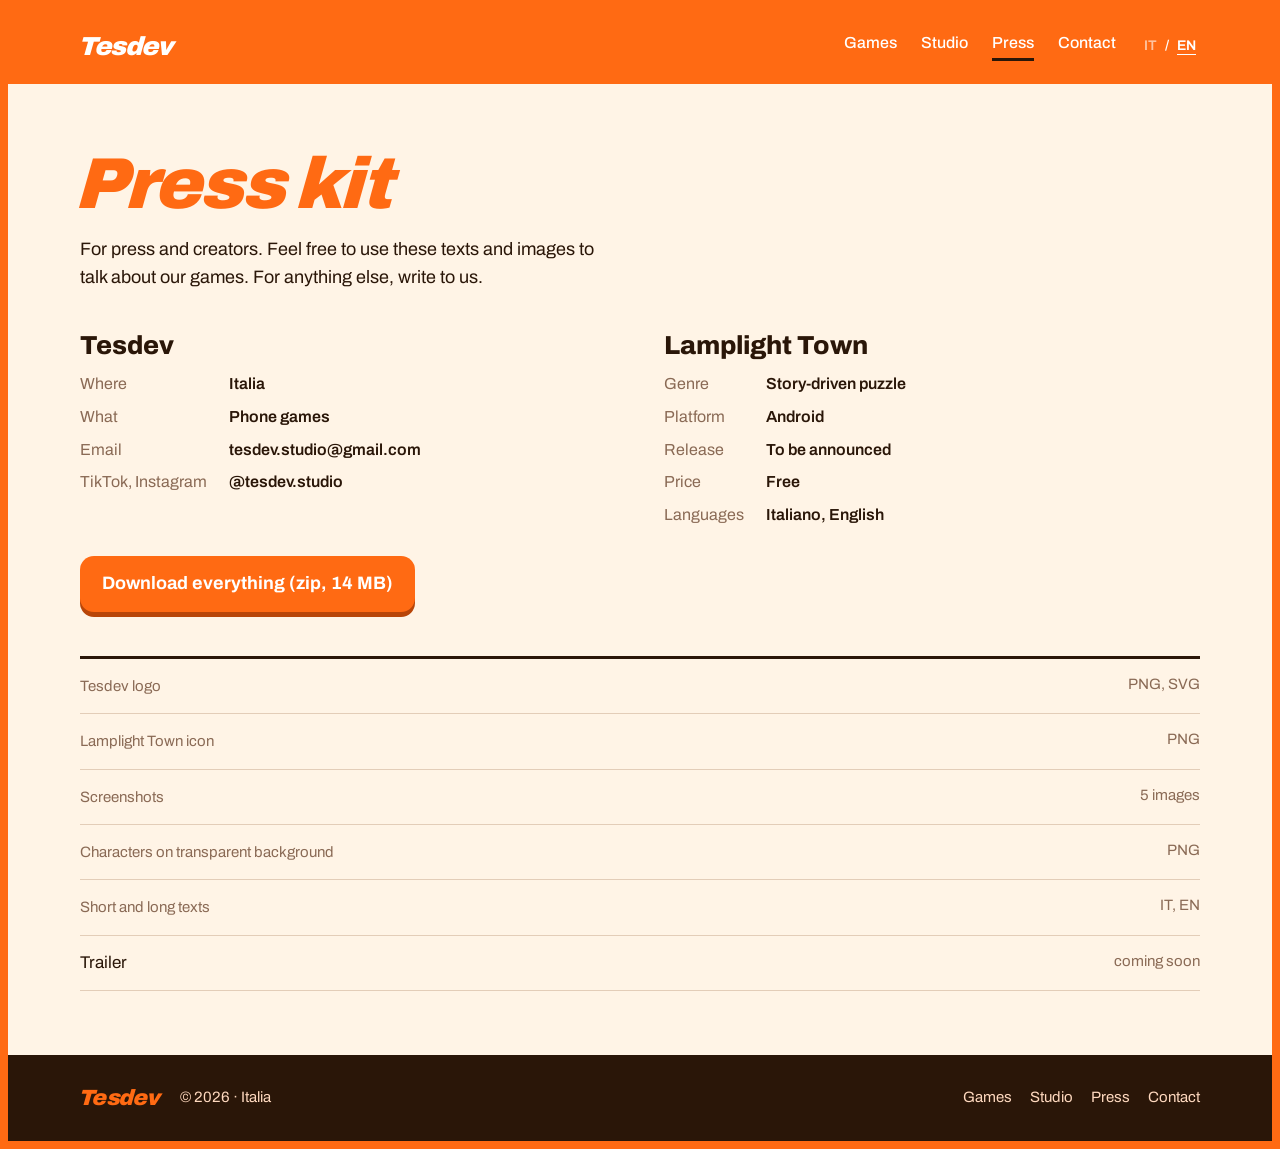
==== stampa.html @ 7ca36643 "Prima versione del sito Tesdev Co-Authored-By: Claude Opus 5.5 <noreply@anthropic.com> Claude-Sessio" ====
<!doctype html>
<html lang="it">
<head>
<meta charset="utf-8">
<title>Materiale stampa · Tesdev</title>
<meta name="description" content="Logo, immagini e testi di Tesdev e Lamplight Town per giornalisti e creator.">
<meta name="viewport" content="width=device-width, initial-scale=1, viewport-fit=cover">
<link rel="icon" href="img/tesdev_simbolo.svg">
<meta property="og:title" content="Materiale stampa · Tesdev"><meta property="og:description" content="Logo, immagini e testi di Tesdev e Lamplight Town per giornalisti e creator."><meta property="og:image" content="img/og.jpg">
<link rel="stylesheet" href="https://fonts.googleapis.com/css2?family=Archivo:ital,wght@0,400;0,500;0,600;0,700;0,800;0,900;1,900&family=Patrick+Hand&display=swap">
<link rel="stylesheet" href="style.css">
</head>
<body data-page="stampa">
<header><div class="w">
 <a class="logo mk" href="index.html">Tesdev</a>
 <nav>
  <a href="index.html#giochi" data-nav="giochi lamplight-town"><span data-l="it">Giochi</span><span data-l="en">Games</span></a>
  <a href="studio.html" data-nav="studio">Studio</a>
  <a href="stampa.html" data-nav="stampa"><span data-l="it">Stampa</span><span data-l="en">Press</span></a>
  <a href="contatti.html" data-nav="contatti"><span data-l="it">Contatti</span><span data-l="en">Contact</span></a>
 </nav>
 <div class="lang" role="group" aria-label="Lingua"><button id="b-it" aria-pressed="true">IT</button>/<button id="b-en" aria-pressed="false">EN</button></div>
</div></header>
<main>
 <div class="paper"><div class="w">
  <h1><span data-l="it">Materiale stampa</span><span data-l="en">Press kit</span></h1>
  <p class="intro"><span data-l="it">Per giornalisti e creator. Usate pure testi e immagini per parlare dei nostri giochi. Per altro, scriveteci.</span><span data-l="en">For press and creators. Feel free to use these texts and images to talk about our games. For anything else, write to us.</span></p>
  <div class="sheet">
   <div><h2>Tesdev</h2><dl>
    <dt><span data-l="it">Dove</span><span data-l="en">Where</span></dt><dd>Italia</dd>
    <dt><span data-l="it">Cosa</span><span data-l="en">What</span></dt><dd><span data-l="it">Giochi per telefono</span><span data-l="en">Phone games</span></dd>
    <dt>Email</dt><dd>tesdev.studio@gmail.com</dd>
    <dt>TikTok, Instagram</dt><dd>@tesdev.studio</dd>
   </dl></div>
   <div><h2>Lamplight Town</h2><dl>
    <dt><span data-l="it">Genere</span><span data-l="en">Genre</span></dt><dd><span data-l="it">Rompicapo con storia</span><span data-l="en">Story-driven puzzle</span></dd>
    <dt><span data-l="it">Piattaforma</span><span data-l="en">Platform</span></dt><dd>Android</dd>
    <dt><span data-l="it">Uscita</span><span data-l="en">Release</span></dt><dd><span data-l="it">Da annunciare</span><span data-l="en">To be announced</span></dd>
    <dt><span data-l="it">Prezzo</span><span data-l="en">Price</span></dt><dd><span data-l="it">Gratis</span><span data-l="en">Free</span></dd>
    <dt><span data-l="it">Lingue</span><span data-l="en">Languages</span></dt><dd>Italiano, English</dd>
   </dl></div>
  </div>
  <a class="go dl" href="Tesdev_materiale_stampa.zip"><span data-l="it">Scarica tutto (zip, 14 MB)</span><span data-l="en">Download everything (zip, 14 MB)</span></a>
  <div class="files">
   <div><span><span data-l="it">Logo Tesdev</span><span data-l="en">Tesdev logo</span></span><span>PNG, SVG</span></div>
   <div><span><span data-l="it">Icona di Lamplight Town</span><span data-l="en">Lamplight Town icon</span></span><span>PNG</span></div>
   <div><span><span data-l="it">Immagini del gioco</span><span data-l="en">Screenshots</span></span><span><span data-l="it">5 immagini</span><span data-l="en">5 images</span></span></div>
   <div><span><span data-l="it">Personaggi su sfondo trasparente</span><span data-l="en">Characters on transparent background</span></span><span>PNG</span></div>
   <div><span><span data-l="it">Testi brevi e lunghi</span><span data-l="en">Short and long texts</span></span><span>IT, EN</span></div>
   <div><span>Trailer</span><span><span data-l="it">in preparazione</span><span data-l="en">coming soon</span></span></div>
  </div>
 </div></div></main>
<footer><div class="w"><span class="mk">Tesdev</span><span>© 2026 · Italia</span>
 <div class="links"><a href="index.html#giochi"><span data-l="it">Giochi</span><span data-l="en">Games</span></a><a href="studio.html">Studio</a><a href="stampa.html"><span data-l="it">Stampa</span><span data-l="en">Press</span></a><a href="contatti.html"><span data-l="it">Contatti</span><span data-l="en">Contact</span></a></div></div></footer>
<script src="site.js"></script>
</body>
</html>
---- style.css ----
/* Layout: "bottega" — orange shop sign up front, painted strips as shop windows, dark brown for the games, paper for press */
:root{
  --orange:#ff6a13; --brown:#2a1608; --brown-2:#3b2112; --paper:#fff4e6; --white:#ffffff; --ink:#2a1608; --soft:#ffd9bf;
  --display:"Archivo",ui-sans-serif,system-ui,sans-serif;
  --hand:"Patrick Hand","Comic Sans MS",cursive;
  color-scheme:light;
}
*{box-sizing:border-box}
body{background:var(--orange);color:var(--white);font-family:var(--display);font-size:18px;line-height:1.55}
a{color:inherit}
img{max-width:100%}
.w{max-width:1160px;margin:0 auto;padding-left:max(20px,env(safe-area-inset-left,0px));padding-right:max(20px,env(safe-area-inset-right,0px))}
.draft{background:var(--brown);color:var(--soft);font-size:13px;text-align:center;padding-block:5px}
header .w{display:flex;align-items:center;gap:24px;padding-block:18px;flex-wrap:wrap}
.mk{font-weight:900;font-style:italic;letter-spacing:-.04em;display:inline-block;transform:skewX(-6deg)}
.logo{font-size:26px;text-decoration:none}
nav{display:flex;gap:24px;margin-left:auto;font-weight:500;font-size:16px;flex-wrap:wrap}
nav a{text-decoration:none;border-bottom:3px solid transparent;padding-bottom:2px}
nav a:hover,nav a.on{border-color:var(--brown)}
.lang{font-size:14px;font-weight:600;display:flex;gap:4px;align-items:center}
.lang button{background:none;border:0;color:inherit;font:inherit;cursor:pointer;padding:4px;opacity:.6}
.lang button[aria-pressed="true"]{opacity:1;text-decoration:underline;text-underline-offset:4px}
h1,h2,h3{margin:0;line-height:1;text-wrap:balance}
.big{font-size:clamp(84px,16vw,220px);line-height:.85}
.line{font-size:clamp(20px,2.2vw,24px);max-width:30ch;margin:26px 0 0}
.hand{font-family:var(--hand)}
.bubble{position:absolute;background:var(--white);color:var(--brown);font-family:var(--hand);font-size:clamp(22px,2.4vw,30px);line-height:1.15;padding:14px 22px;border-radius:22px;max-width:300px;transform:rotate(-3deg);z-index:3;box-shadow:0 6px 0 rgba(42,22,8,.18)}
.bubble::after{content:"";position:absolute;right:-16px;top:36px;border:12px solid transparent;border-left:18px solid var(--white)}
/* home */
.stage,.contact{overflow:hidden}
.stage{position:relative;min-height:600px}
.stage .mk.big{margin-top:56px;position:relative;z-index:2}
.stage .line{position:relative;z-index:2}
.mascot{position:absolute;right:-10px;bottom:0;width:min(440px,48vw);z-index:1;display:block}
.stage .bubble{right:min(410px,44vw);bottom:190px}
.strip{height:240px;background-size:cover;background-position:center 35%;border-top:6px solid var(--brown);border-bottom:6px solid var(--brown)}
.dark{background:var(--brown);color:var(--white);border-top:6px solid var(--brown)}
.dark .w{padding-block:80px}
.h2{font-size:clamp(40px,6vw,72px);font-weight:900;font-style:italic;letter-spacing:-.03em;transform:skewX(-6deg);display:inline-block}
.game-row{display:grid;grid-template-columns:1.15fr 1fr;gap:48px;align-items:center;margin-top:44px;text-decoration:none}
.photo{display:block;border:8px solid var(--white);box-shadow:0 14px 0 rgba(0,0,0,.25);transform:rotate(-1.5deg);width:100%}
.game-row h3{font-size:clamp(36px,4.4vw,56px);font-weight:900;letter-spacing:-.02em}
.game-row p{color:var(--soft);margin:14px 0 22px;max-width:36ch}
.note{display:inline-block;font-family:var(--hand);font-size:26px;color:var(--orange);transform:rotate(-4deg);margin-bottom:10px}
.go{display:inline-block;background:var(--orange);color:var(--white);font-weight:700;padding:14px 22px;border-radius:14px;text-decoration:none;box-shadow:0 5px 0 #b84508}
.go:hover{transform:translateY(1px);box-shadow:0 4px 0 #b84508}
.go.dk{background:var(--brown);box-shadow:0 5px 0 #000}
.next{margin-top:64px;padding-top:28px;border-top:2px dashed var(--brown-2);font-family:var(--hand);font-size:28px;color:var(--soft)}
.end .w{padding-block:72px;display:flex;justify-content:space-between;align-items:center;gap:28px;flex-wrap:wrap}
.end h2{font-size:clamp(32px,4.4vw,52px);font-weight:900;max-width:16ch}
/* game page */
.crumb{font-size:15px;padding-top:28px;opacity:.85}
.crumb a{text-decoration:underline;text-underline-offset:3px}
.g-top{display:grid;grid-template-columns:1fr 1fr;gap:40px;align-items:center;padding-block:28px 72px}
.g-top h1{font-size:clamp(52px,8vw,104px);font-weight:900;letter-spacing:-.03em}
.g-top p{font-size:20px;max-width:34ch;margin:18px 0 26px}
.facts{font-size:15px;margin-top:22px;opacity:.9}
.table{display:flex;justify-content:center;align-items:flex-end;gap:18px;padding-block:30px}
.ph{width:min(220px,30%);aspect-ratio:9/20;border-radius:26px;border:7px solid #120904;overflow:hidden;box-shadow:0 18px 0 rgba(0,0,0,.25);background:#120904}
.ph img{width:100%;height:100%;object-fit:cover;display:block}
.ph:nth-child(1){transform:rotate(-5deg) translateY(10px)} .ph:nth-child(2){transform:translateY(-14px);width:min(250px,34%)} .ph:nth-child(3){transform:rotate(5deg) translateY(10px)}
.do{display:grid;grid-template-columns:repeat(3,1fr);gap:28px 40px;margin-top:40px}
.do div{min-width:0}
.do h3{font-size:22px;font-weight:700;margin-bottom:6px}
.do p{margin:0;color:var(--soft);font-size:16px}
.info{display:flex;gap:12px;flex-wrap:wrap;margin-top:18px}
.info a{background:var(--brown-2);padding:12px 18px;border-radius:12px;text-decoration:none;font-size:16px}
.info a:hover{background:#4d2c18}
/* studio */
.studio{display:grid;grid-template-columns:1.2fr .8fr;gap:30px;align-items:end;padding-top:40px}
.studio h1{font-size:clamp(44px,6.4vw,80px);font-weight:900;letter-spacing:-.03em;margin-bottom:22px}
.studio p{max-width:46ch;margin:0 0 16px}
.studio img{display:block;width:min(380px,100%);justify-self:center}
.pair{display:grid;grid-template-columns:1fr 1fr;gap:28px;margin-top:40px}
.pair figure{margin:0}
.pair img{border:8px solid var(--white);display:block;width:100%}
.pair figure:first-child img{transform:rotate(-1.5deg)} .pair figure:last-child img{transform:rotate(1.5deg)}
.pair figcaption{font-family:var(--hand);font-size:24px;margin-top:12px;color:var(--soft)}
/* press */
.paper{background:var(--paper);color:var(--ink)}
.paper .w{padding-block:64px}
.paper h1{font-size:clamp(44px,6vw,72px);font-weight:900;font-style:italic;letter-spacing:-.03em;transform:skewX(-6deg);display:inline-block;color:var(--orange)}
.paper .intro{max-width:52ch;margin:16px 0 40px}
.sheet{display:grid;grid-template-columns:1fr 1fr;gap:48px}
.sheet h2{font-size:26px;font-weight:800;margin-bottom:14px}
dl{margin:0;display:grid;grid-template-columns:auto 1fr;gap:8px 22px;font-size:16px}
dt{color:#8a6a55} dd{margin:0;font-weight:600;min-width:0;overflow-wrap:anywhere}
.files{margin-top:44px;border-top:3px solid var(--ink)}
.files div{display:flex;justify-content:space-between;gap:12px;padding:14px 0;border-bottom:1px solid #e3cdb8;font-size:17px}
.files span:last-child{color:#8a6a55;font-size:15px;white-space:nowrap}
/* contact */
.contact{position:relative;min-height:560px;padding-top:56px}
.contact h1{font-size:clamp(52px,8vw,110px);font-weight:900;font-style:italic;letter-spacing:-.04em;transform:skewX(-6deg);display:inline-block;position:relative;z-index:2}
.mail{font-size:clamp(24px,3.4vw,40px);font-weight:700;margin:26px 0 10px;user-select:all;overflow-wrap:anywhere;position:relative;z-index:2}
.contact p{max-width:34ch;position:relative;z-index:2}
.contact .mascot{width:min(380px,42vw)}
.contact .bubble{right:min(360px,40vw);bottom:240px}
.soc{display:flex;gap:12px;margin-top:22px;position:relative;z-index:2;flex-wrap:wrap}
footer{background:var(--brown);color:var(--soft);font-size:15px}
footer .w{display:flex;gap:20px;align-items:center;padding-block:26px;flex-wrap:wrap}
footer .mk{color:var(--orange);font-size:22px}
footer .links{display:flex;gap:18px;margin-left:auto;flex-wrap:wrap}
footer a{text-decoration:none} footer a:hover{color:var(--white)}
[data-l="en"]{display:none}
html[lang="en"] [data-l="it"]{display:none} html[lang="en"] [data-l="en"]{display:revert}
a:focus-visible,button:focus-visible{outline:3px solid var(--white);outline-offset:3px}
.paper a:focus-visible{outline-color:var(--orange)}
@media (prefers-reduced-motion:no-preference){.mascot{animation:lean 4s ease-in-out infinite;transform-origin:bottom center}@keyframes lean{50%{transform:rotate(1.2deg)}}}
@media (max-width:820px){
 nav{margin-left:0;order:3;width:100%;gap:18px}
 .stage{min-height:720px}
 .mascot{width:min(300px,72vw);right:-40px}
 .stage .bubble,.contact .bubble{right:auto;left:0;bottom:330px;max-width:230px}
 .stage .bubble::after,.contact .bubble::after{right:-16px}
 .game-row,.g-top,.studio,.sheet,.pair{grid-template-columns:1fr}
 .do{grid-template-columns:1fr}
 .strip{height:170px}
 .contact{min-height:760px}
 .contact .mascot{width:min(280px,66vw)}
}

.legal{background:var(--paper);color:var(--ink);overflow-wrap:anywhere}
.legal .w{padding-block:56px;max-width:820px}
.legal h1{font-size:clamp(34px,5vw,52px);font-weight:900;font-style:italic;letter-spacing:-.03em;color:var(--orange);margin-bottom:8px}
.legal h2{font-size:24px;margin:30px 0 8px} .legal h3{font-size:19px;margin:22px 0 6px}
.legal p,.legal li{max-width:68ch} .legal a{color:#b84508}
.legal hr{display:none}
.legal .back{display:inline-block;margin-bottom:18px;font-size:15px}
.dl{display:inline-block;margin-top:28px}
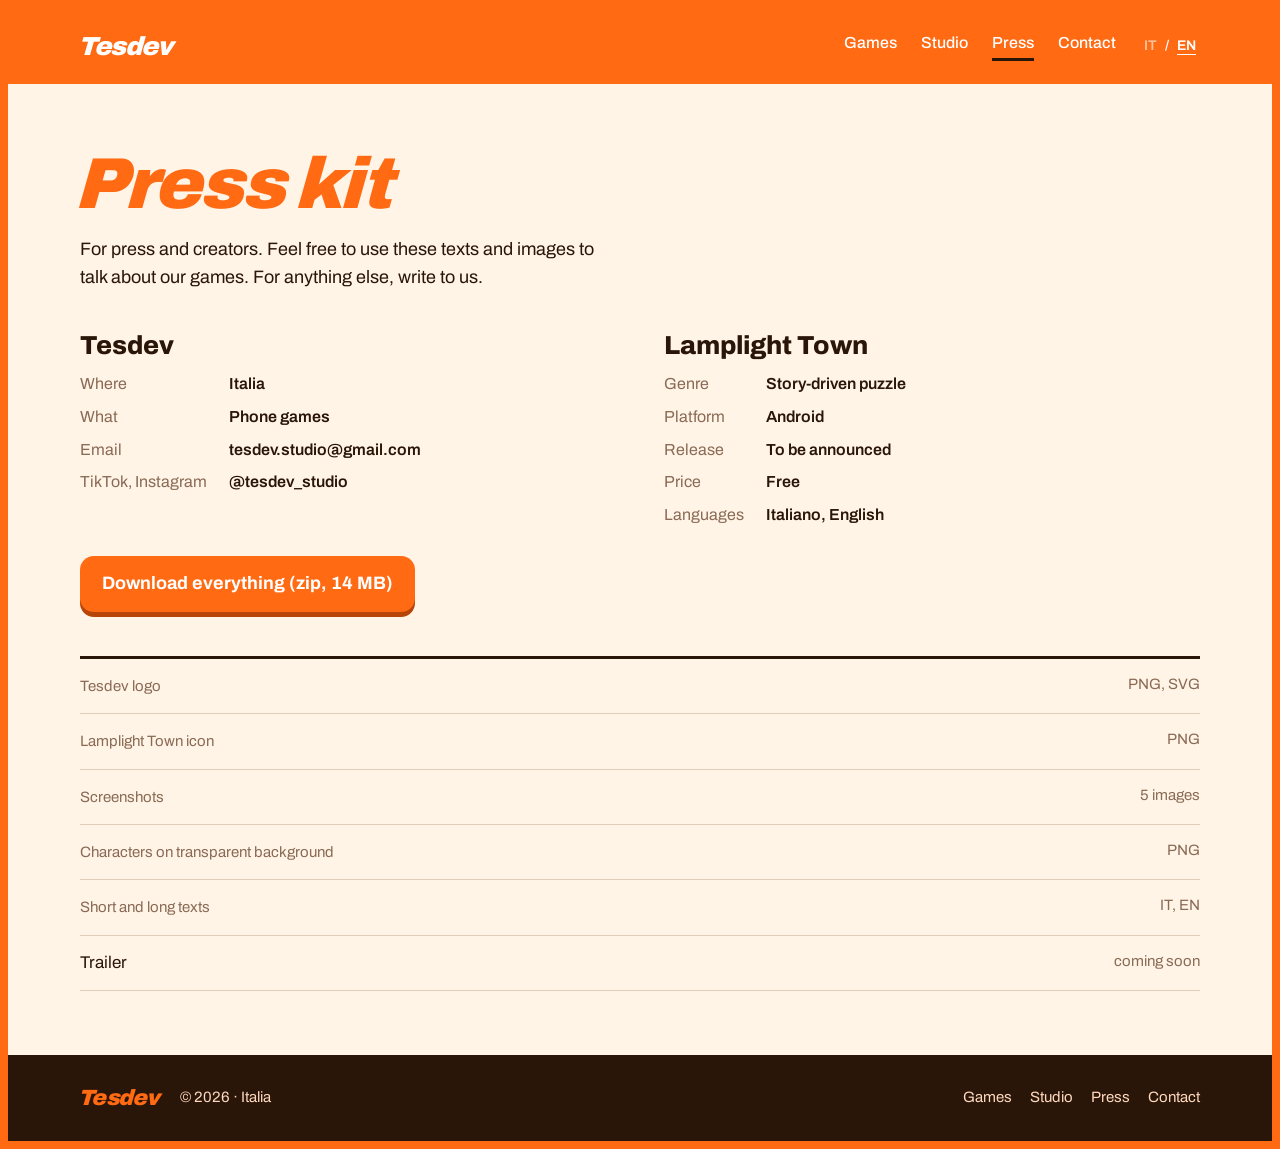
==== commit cc968c74: "Social: nome corretto @tesdev_studio Co-Authored-By: Claude Opus 5.5 <noreply@anthropic.com> Claude-" ====
--- a/stampa.html
+++ b/stampa.html
@@ -30,7 +30,7 @@
     <dt><span data-l="it">Dove</span><span data-l="en">Where</span></dt><dd>Italia</dd>
     <dt><span data-l="it">Cosa</span><span data-l="en">What</span></dt><dd><span data-l="it">Giochi per telefono</span><span data-l="en">Phone games</span></dd>
     <dt>Email</dt><dd>tesdev.studio@gmail.com</dd>
-    <dt>TikTok, Instagram</dt><dd>@tesdev.studio</dd>
+    <dt>TikTok, Instagram</dt><dd>@tesdev_studio</dd>
    </dl></div>
    <div><h2>Lamplight Town</h2><dl>
     <dt><span data-l="it">Genere</span><span data-l="en">Genre</span></dt><dd><span data-l="it">Rompicapo con storia</span><span data-l="en">Story-driven puzzle</span></dd>
